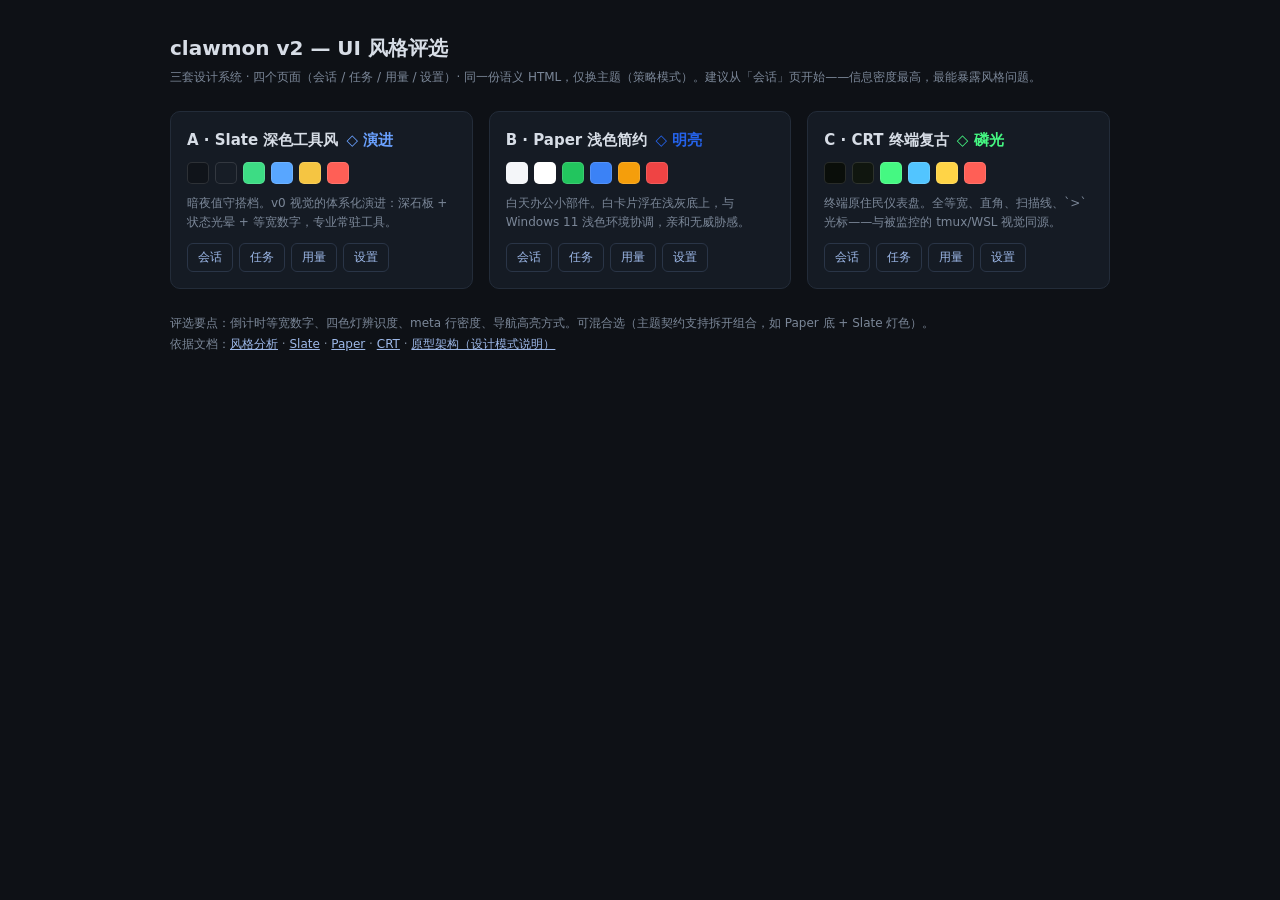
==== docs/design/prototypes/index.html @ 2a65d36d "Add v2 design package: charter, PRD 2.0 with Tasks FR10, flows, screens, styles - docs/charter.md: m" ====
<!DOCTYPE html>
<html lang="zh-CN">
<head>
<meta charset="UTF-8">
<meta name="viewport" content="width=device-width, initial-scale=1">
<title>clawmon · UI 风格评选（v2 原型入口）</title>
<style>
  * { box-sizing: border-box; margin: 0; padding: 0; }
  body {
    font: 14px/1.6 "Segoe UI", "Microsoft YaHei", system-ui, sans-serif;
    background: #0e1116; color: #d7dde6;
    max-width: 980px; margin: 0 auto; padding: 32px 20px 48px;
  }
  h1 { font-size: 20px; margin-bottom: 4px; }
  .sub { color: #7b8798; font-size: 12px; margin-bottom: 24px; }
  .grid { display: grid; grid-template-columns: repeat(auto-fit, minmax(280px, 1fr)); gap: 16px; }
  .style-card {
    background: #151b24; border: 1px solid #232c39; border-radius: 10px;
    padding: 16px; display: flex; flex-direction: column; gap: 10px;
  }
  .style-card h2 { font-size: 15px; display: flex; align-items: center; gap: 8px; }
  .tagline { color: #7b8798; font-size: 12px; min-height: 36px; }
  .swatches { display: flex; gap: 6px; }
  .sw { width: 22px; height: 22px; border-radius: 5px; border: 1px solid rgba(255,255,255,.12); }
  .pages { display: flex; gap: 6px; flex-wrap: wrap; }
  .pages a {
    font-size: 12px; color: #9db8e8; text-decoration: none;
    border: 1px solid #2a3547; border-radius: 6px; padding: 4px 10px;
  }
  .pages a:hover { background: #1c2430; }
  .note { margin-top: 24px; color: #7b8798; font-size: 12px; line-height: 1.8; }
  .note a { color: #9db8e8; }
</style>
</head>
<body>
<h1>clawmon v2 — UI 风格评选</h1>
<p class="sub">三套设计系统 · 四个页面（会话 / 任务 / 用量 / 设置）· 同一份语义 HTML，仅换主题（策略模式）。建议从「会话」页开始——信息密度最高，最能暴露风格问题。</p>

<div class="grid">
  <div class="style-card">
    <h2>A · Slate 深色工具风 <span style="color:#6aa1ff">◇ 演进</span></h2>
    <div class="swatches">
      <span class="sw" style="background:#10141a"></span><span class="sw" style="background:#171d26"></span>
      <span class="sw" style="background:#3ddc84"></span><span class="sw" style="background:#58a6ff"></span>
      <span class="sw" style="background:#f5c542"></span><span class="sw" style="background:#ff5f56"></span>
    </div>
    <p class="tagline">暗夜值守搭档。v0 视觉的体系化演进：深石板 + 状态光晕 + 等宽数字，专业常驻工具。</p>
    <div class="pages">
      <a href="slate/sessions.html">会话</a><a href="slate/tasks.html">任务</a>
      <a href="slate/usage.html">用量</a><a href="slate/settings.html">设置</a>
    </div>
  </div>

  <div class="style-card">
    <h2>B · Paper 浅色简约 <span style="color:#2563eb">◇ 明亮</span></h2>
    <div class="swatches">
      <span class="sw" style="background:#f4f6f9"></span><span class="sw" style="background:#ffffff"></span>
      <span class="sw" style="background:#22c55e"></span><span class="sw" style="background:#3b82f6"></span>
      <span class="sw" style="background:#f59e0b"></span><span class="sw" style="background:#ef4444"></span>
    </div>
    <p class="tagline">白天办公小部件。白卡片浮在浅灰底上，与 Windows 11 浅色环境协调，亲和无威胁感。</p>
    <div class="pages">
      <a href="paper/sessions.html">会话</a><a href="paper/tasks.html">任务</a>
      <a href="paper/usage.html">用量</a><a href="paper/settings.html">设置</a>
    </div>
  </div>

  <div class="style-card">
    <h2>C · CRT 终端复古 <span style="color:#45f882">◇ 磷光</span></h2>
    <div class="swatches">
      <span class="sw" style="background:#0a0e0a"></span><span class="sw" style="background:#10160f"></span>
      <span class="sw" style="background:#45f882"></span><span class="sw" style="background:#52c5ff"></span>
      <span class="sw" style="background:#ffd447"></span><span class="sw" style="background:#ff5f56"></span>
    </div>
    <p class="tagline">终端原住民仪表盘。全等宽、直角、扫描线、`&gt;` 光标——与被监控的 tmux/WSL 视觉同源。</p>
    <div class="pages">
      <a href="crt/sessions.html">会话</a><a href="crt/tasks.html">任务</a>
      <a href="crt/usage.html">用量</a><a href="crt/settings.html">设置</a>
    </div>
  </div>
</div>

<p class="note">
  评选要点：倒计时等宽数字、四色灯辨识度、meta 行密度、导航高亮方式。可混合选（主题契约支持拆开组合，如 Paper 底 + Slate 灯色）。<br>
  依据文档：<a href="../../ui-styles.md">风格分析</a> · <a href="../../design-system-slate.md">Slate</a> ·
  <a href="../../design-system-paper.md">Paper</a> · <a href="../../design-system-crt.md">CRT</a> ·
  <a href="README.md">原型架构（设计模式说明）</a>
</p>
</body>
</html>
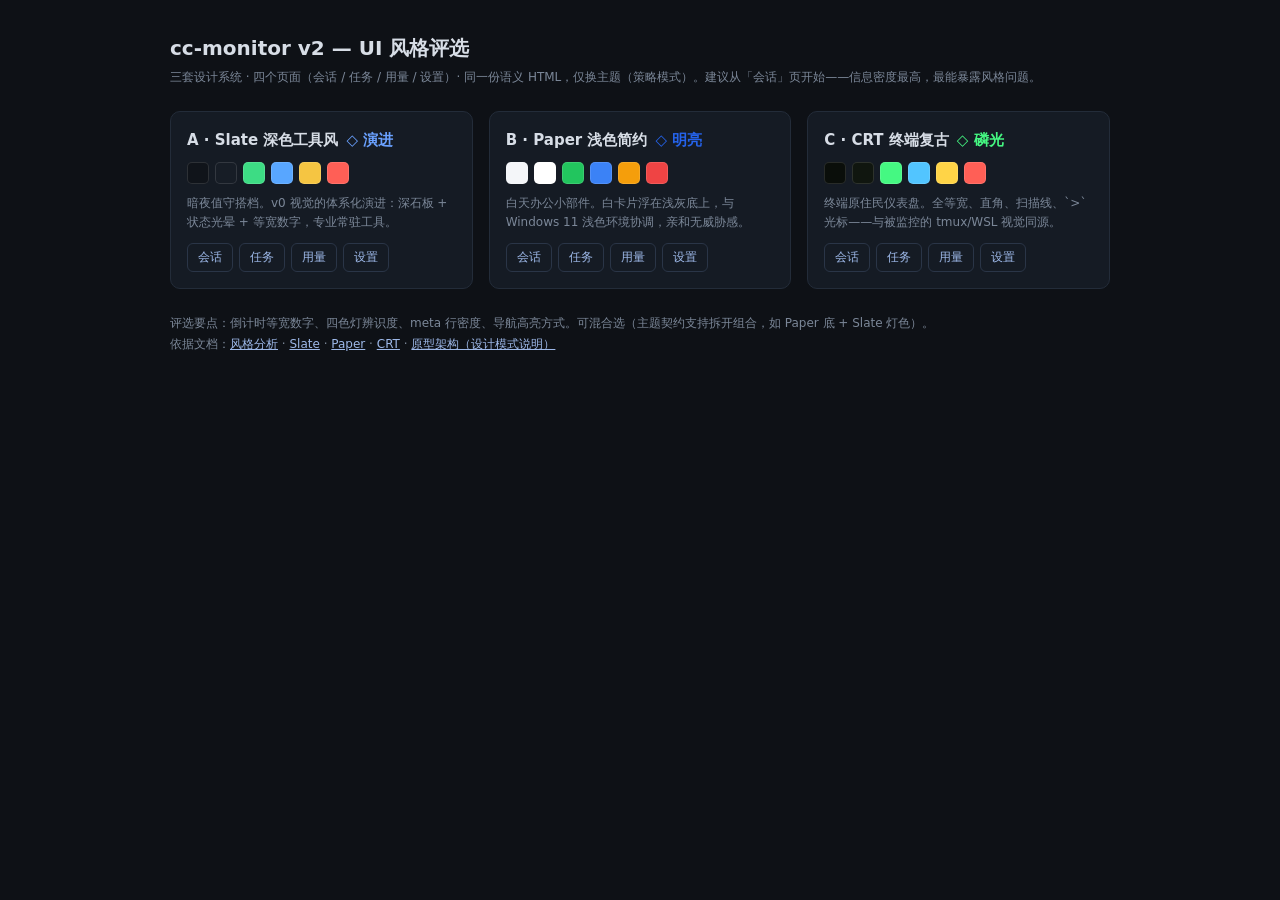
==== commit 2b47ffd1: "Rename the project to cc-monitor and publish bilingual READMEs. The GitHub homepage is English, link" ====
--- a/docs/design/prototypes/index.html
+++ b/docs/design/prototypes/index.html
@@ -3,7 +3,7 @@
 <head>
 <meta charset="UTF-8">
 <meta name="viewport" content="width=device-width, initial-scale=1">
-<title>clawmon · UI 风格评选（v2 原型入口）</title>
+<title>cc-monitor · UI 风格评选（v2 原型入口）</title>
 <style>
   * { box-sizing: border-box; margin: 0; padding: 0; }
   body {
@@ -33,7 +33,7 @@
 </style>
 </head>
 <body>
-<h1>clawmon v2 — UI 风格评选</h1>
+<h1>cc-monitor v2 — UI 风格评选</h1>
 <p class="sub">三套设计系统 · 四个页面（会话 / 任务 / 用量 / 设置）· 同一份语义 HTML，仅换主题（策略模式）。建议从「会话」页开始——信息密度最高，最能暴露风格问题。</p>
 
 <div class="grid">
